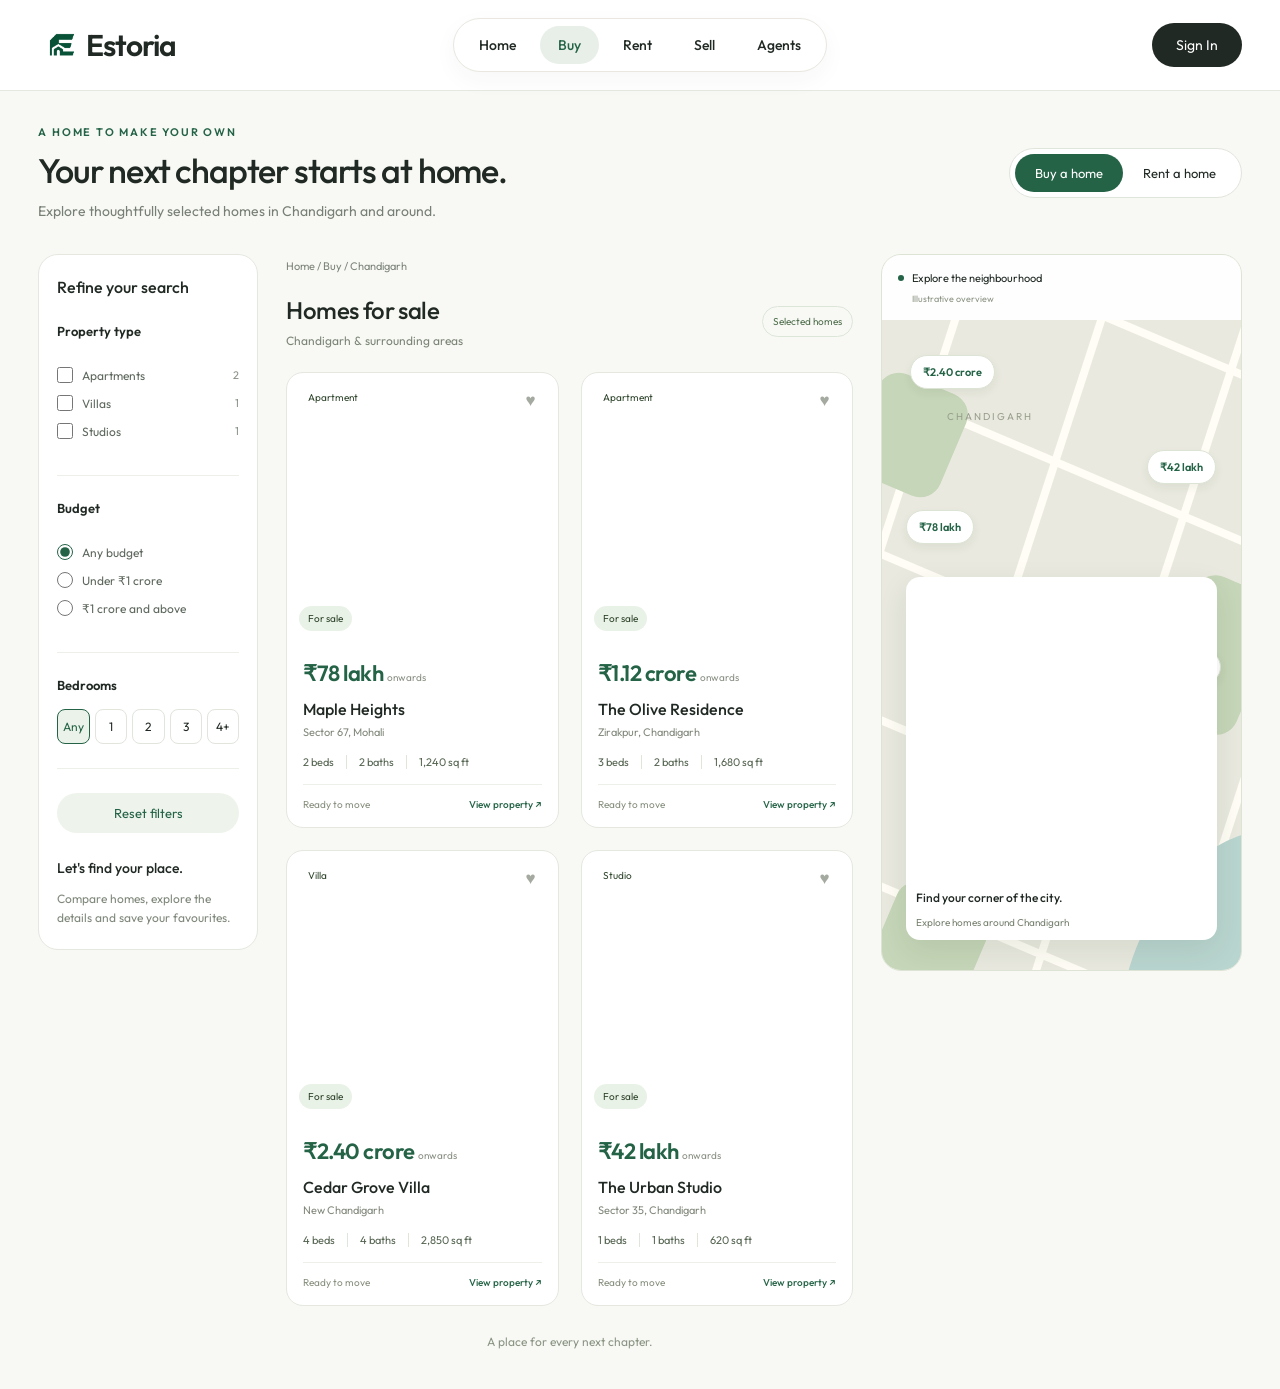
==== Buy.html @ bc086671 "Add files via upload" ====
<!DOCTYPE html>
<html lang="en">
<head>
    <meta charset="UTF-8">
    <meta name="viewport" content="width=device-width, initial-scale=1.0">
    <title>Buy a Home | Estoria</title>
    <link rel="icon" href="Logo.png" type="image/png">
    <link rel="preconnect" href="https://fonts.googleapis.com">
    <link rel="preconnect" href="https://fonts.gstatic.com" crossorigin>
    <link href="https://fonts.googleapis.com/css2?family=Outfit:wght@400;500;600;700&display=swap" rel="stylesheet">
    <link rel="stylesheet" href="listings.css">
</head>
<body>
    <header class="topbar">
        <a href="index.html" class="brand"><img src="Logo.png" alt=""><span>Estoria</span></a>
        <nav class="floating-nav" aria-label="Main navigation">
            <a href="index.html">Home</a>
            <a href="Buy.html" aria-current="page">Buy</a>
            <a href="Rent.html" >Rent</a>
            <a href="Sell.html">Sell</a>
            <a href="index.html#contact">Agents</a>
        </nav>
        <a href="signin.html" class="signin">Sign In</a>
    </header>
    <main>
        <section class="page-intro">
            <div><p class="eyebrow">A HOME TO MAKE YOUR OWN</p><h1>Your next chapter starts at home.</h1><p>Explore thoughtfully selected homes in Chandigarh and around.</p></div>
            <div class="mode-switch"><a href="Buy.html" aria-current='page'>Buy a home</a><a href="Rent.html" >Rent a home</a></div>
        </section>
        <div class="listing-layout">
            <aside class="filters" aria-label="Property filters">
                <div class="filter-heading"><h2>Refine your search</h2></div>
                <form id="filters">
                    <fieldset><legend>Property type</legend>
                        <label><input type="checkbox" name="type" value="apartment"> Apartments <span>2</span></label>
                        <label><input type="checkbox" name="type" value="villa"> Villas <span>1</span></label>
                        <label><input type="checkbox" name="type" value="studio"> Studios <span>1</span></label>
                    </fieldset>
                    <fieldset><legend>Budget</legend>
                        <label><input type="radio" name="budget" value="all" checked> Any budget</label>
                        <label><input type="radio" name="budget" value="lower"> Under ₹1 crore</label>
                        <label><input type="radio" name="budget" value="upper"> ₹1 crore and above</label>
                    </fieldset>
                    <fieldset><legend>Bedrooms</legend><div class="bed-options">
                        <label><input type="radio" name="beds" value="all" checked><span>Any</span></label>
                        <label><input type="radio" name="beds" value="1"><span>1</span></label>
                        <label><input type="radio" name="beds" value="2"><span>2</span></label>
                        <label><input type="radio" name="beds" value="3"><span>3</span></label>
                        <label><input type="radio" name="beds" value="4"><span>4+</span></label>
                    </div></fieldset>
                    <button type="reset" class="reset-button">Reset filters</button>
                </form>
                <div class="sidebar-note"><span>Let's find your place.</span><p>Compare homes, explore the details and save your favourites.</p></div>
            </aside>
            <section class="results" id="results" aria-labelledby="results-title">
                <p class="breadcrumb"><a href="index.html">Home</a> / Buy / Chandigarh</p>
                <div class="results-heading"><div><h2 id="results-title">Homes for sale</h2><p>Chandigarh &amp; surrounding areas</p></div><span class="collection-label">Selected homes</span></div>
                <div class="property-grid">
                    <article class="property-card" id="property-1" data-category="apartment" data-beds="2" data-budget="lower">
                        <div class="property-photo photo-one" role="img" aria-label="Apartment at Maple Heights">
                            <span class="property-tag">Apartment</span>
                            <label class="save-property"><input type="checkbox" aria-label="Save Maple Heights"><span aria-hidden="true">♥</span></label>
                            <span class="available">For sale</span>
                        </div>
                        <div class="card-body">
                            <p class="price">₹78 lakh <span>onwards</span></p>
                            <h2>Maple Heights</h2>
                            <p class="address">Sector 67, Mohali</p>
                            <div class="features"><span>2 beds</span><span>2 baths</span><span>1,240 sq ft</span></div>
                            <div class="card-bottom"><span>Ready to move</span><a href="#details-1">View property ↗</a></div>
                        </div>
                    </article>
                    <article class="property-card" id="property-2" data-category="apartment" data-beds="3" data-budget="upper">
                        <div class="property-photo photo-two" role="img" aria-label="Apartment at The Olive Residence">
                            <span class="property-tag">Apartment</span>
                            <label class="save-property"><input type="checkbox" aria-label="Save The Olive Residence"><span aria-hidden="true">♥</span></label>
                            <span class="available">For sale</span>
                        </div>
                        <div class="card-body">
                            <p class="price">₹1.12 crore <span>onwards</span></p>
                            <h2>The Olive Residence</h2>
                            <p class="address">Zirakpur, Chandigarh</p>
                            <div class="features"><span>3 beds</span><span>2 baths</span><span>1,680 sq ft</span></div>
                            <div class="card-bottom"><span>Ready to move</span><a href="#details-2">View property ↗</a></div>
                        </div>
                    </article>
                    <article class="property-card" id="property-3" data-category="villa" data-beds="4" data-budget="upper">
                        <div class="property-photo photo-three" role="img" aria-label="Villa at Cedar Grove Villa">
                            <span class="property-tag">Villa</span>
                            <label class="save-property"><input type="checkbox" aria-label="Save Cedar Grove Villa"><span aria-hidden="true">♥</span></label>
                            <span class="available">For sale</span>
                        </div>
                        <div class="card-body">
                            <p class="price">₹2.40 crore <span>onwards</span></p>
                            <h2>Cedar Grove Villa</h2>
                            <p class="address">New Chandigarh</p>
                            <div class="features"><span>4 beds</span><span>4 baths</span><span>2,850 sq ft</span></div>
                            <div class="card-bottom"><span>Ready to move</span><a href="#details-3">View property ↗</a></div>
                        </div>
                    </article>
                    <article class="property-card" id="property-4" data-category="studio" data-beds="1" data-budget="lower">
                        <div class="property-photo photo-four" role="img" aria-label="Studio at The Urban Studio">
                            <span class="property-tag">Studio</span>
                            <label class="save-property"><input type="checkbox" aria-label="Save The Urban Studio"><span aria-hidden="true">♥</span></label>
                            <span class="available">For sale</span>
                        </div>
                        <div class="card-body">
                            <p class="price">₹42 lakh <span>onwards</span></p>
                            <h2>The Urban Studio</h2>
                            <p class="address">Sector 35, Chandigarh</p>
                            <div class="features"><span>1 beds</span><span>1 baths</span><span>620 sq ft</span></div>
                            <div class="card-bottom"><span>Ready to move</span><a href="#details-4">View property ↗</a></div>
                        </div>
                    </article>
                </div>
                <div class="empty-state"><h2>No homes match these filters.</h2><p>Try another property type, budget or bedroom count.</p><button type="reset" form="filters" class="reset-button">Reset filters</button></div>
                <p class="results-footer">A place for every next chapter.</p>
            </section>
            <aside class="map-panel" aria-label="Neighborhood overview">
                <div class="map-heading"><span class="green-dot"></span> Explore the neighbourhood <span class="map-caption">Illustrative overview</span></div>
                <div class="neighbourhood-map">
                    <div class="park park-one"></div><div class="park park-two"></div><div class="park park-three"></div><div class="lake"></div>
                    <span class="map-label label-one">CHANDIGARH</span><span class="map-label label-two">MOHALI</span><span class="map-label label-three">ZIRAKPUR</span>
                    <a href="#property-1" class="map-pin pin-one">₹78 lakh</a>
                    <a href="#property-2" class="map-pin pin-two">₹1.12 crore</a>
                    <a href="#property-3" class="map-pin pin-three">₹2.40 crore</a>
                    <a href="#property-4" class="map-pin pin-four">₹42 lakh</a>
                    <div class="map-preview"><div class="preview-photo photo-one"></div><strong>Find your corner of the city.</strong><span>Explore homes around Chandigarh</span></div>
                </div>
            </aside>
        </div>
    </main>
        <section class="property-modal" id="details-1" role="dialog" aria-modal="true" aria-labelledby="detail-title-1">
            <a href="#results" class="modal-backdrop" aria-label="Close property details"></a>
            <div class="modal-content">
                <a href="#results" class="close-modal" aria-label="Close">×</a>
                <div class="detail-photo photo-one" role="img" aria-label="Apartment at Maple Heights"></div>
                <div class="detail-copy"><p class="eyebrow">Apartment · Buy</p><h2 id="detail-title-1">Maple Heights</h2><p>Sector 67, Mohali</p>
                <p class="price">₹78 lakh <span>onwards</span></p><div class="features"><span>2 bedrooms</span><span>2 bathrooms</span><span>1,240 sq ft</span></div>
                <p>A thoughtfully planned home with bright living spaces, contemporary finishes and convenient access to everyday essentials.</p>
                <div class="amenities"><span>Parking</span><span>Security</span><span>Balcony</span></div>
                <a href="signin.html" class="primary-button">Sign in to enquire</a></div>
            </div>
        </section>
        <section class="property-modal" id="details-2" role="dialog" aria-modal="true" aria-labelledby="detail-title-2">
            <a href="#results" class="modal-backdrop" aria-label="Close property details"></a>
            <div class="modal-content">
                <a href="#results" class="close-modal" aria-label="Close">×</a>
                <div class="detail-photo photo-two" role="img" aria-label="Apartment at The Olive Residence"></div>
                <div class="detail-copy"><p class="eyebrow">Apartment · Buy</p><h2 id="detail-title-2">The Olive Residence</h2><p>Zirakpur, Chandigarh</p>
                <p class="price">₹1.12 crore <span>onwards</span></p><div class="features"><span>3 bedrooms</span><span>2 bathrooms</span><span>1,680 sq ft</span></div>
                <p>A thoughtfully planned home with bright living spaces, contemporary finishes and convenient access to everyday essentials.</p>
                <div class="amenities"><span>Parking</span><span>Security</span><span>Balcony</span></div>
                <a href="signin.html" class="primary-button">Sign in to enquire</a></div>
            </div>
        </section>
        <section class="property-modal" id="details-3" role="dialog" aria-modal="true" aria-labelledby="detail-title-3">
            <a href="#results" class="modal-backdrop" aria-label="Close property details"></a>
            <div class="modal-content">
                <a href="#results" class="close-modal" aria-label="Close">×</a>
                <div class="detail-photo photo-three" role="img" aria-label="Villa at Cedar Grove Villa"></div>
                <div class="detail-copy"><p class="eyebrow">Villa · Buy</p><h2 id="detail-title-3">Cedar Grove Villa</h2><p>New Chandigarh</p>
                <p class="price">₹2.40 crore <span>onwards</span></p><div class="features"><span>4 bedrooms</span><span>4 bathrooms</span><span>2,850 sq ft</span></div>
                <p>A thoughtfully planned home with bright living spaces, contemporary finishes and convenient access to everyday essentials.</p>
                <div class="amenities"><span>Parking</span><span>Security</span><span>Balcony</span></div>
                <a href="signin.html" class="primary-button">Sign in to enquire</a></div>
            </div>
        </section>
        <section class="property-modal" id="details-4" role="dialog" aria-modal="true" aria-labelledby="detail-title-4">
            <a href="#results" class="modal-backdrop" aria-label="Close property details"></a>
            <div class="modal-content">
                <a href="#results" class="close-modal" aria-label="Close">×</a>
                <div class="detail-photo photo-four" role="img" aria-label="Studio at The Urban Studio"></div>
                <div class="detail-copy"><p class="eyebrow">Studio · Buy</p><h2 id="detail-title-4">The Urban Studio</h2><p>Sector 35, Chandigarh</p>
                <p class="price">₹42 lakh <span>onwards</span></p><div class="features"><span>1 bedrooms</span><span>1 bathrooms</span><span>620 sq ft</span></div>
                <p>A thoughtfully planned home with bright living spaces, contemporary finishes and convenient access to everyday essentials.</p>
                <div class="amenities"><span>Parking</span><span>Security</span><span>Balcony</span></div>
                <a href="signin.html" class="primary-button">Sign in to enquire</a></div>
            </div>
        </section>
</body>
</html>
---- listings.css ----
* {
  box-sizing: border-box;
}

html {
  scroll-behavior: smooth;
}

body {
  margin: 0;
  font-family: "Outfit", sans-serif;
  color: #202923;
  background: #f8f9f5;
}

a {
  color: inherit;
  text-decoration: none;
}

button,
input {
  font: inherit;
}

button,
label {
  cursor: pointer;
}

input {
  accent-color: #246346;
}

.topbar {
  display: grid;
  grid-template-columns: 1fr auto 1fr;
  align-items: center;
  gap: 24px;
  padding: 18px 3%;
  background: white;
  border-bottom: 1px solid #e5e8df;
}

.brand {
  display: inline-flex;
  align-items: center;
  justify-self: start;
  font-size: 30px;
  font-weight: 600;
  letter-spacing: -1px;
}

.brand img {
  width: 48px;
  height: 48px;
  object-fit: contain;
}

.floating-nav {
  display: flex;
  gap: 6px;
  padding: 7px;
  border: 1px solid #e9e7df;
  border-radius: 50px;
  background: white;
  box-shadow: 0 8px 24px #2029230a;
}

.floating-nav a {
  padding: 10px 18px;
  font-size: 14px;
  font-weight: 500;
  border-radius: 30px;
}

.floating-nav a:hover,
.floating-nav a[aria-current] {
  background: #e8efe8;
  color: #246346;
}

.signin,
.primary-button {
  background: #202923;
  color: white;
  padding: 13px 24px;
  border-radius: 30px;
  font-size: 14px;
  justify-self: end;
  display: inline-block;
}

.signin:hover,
.primary-button:hover {
  background: #246346;
}

.page-intro {
  display: flex;
  align-items: center;
  justify-content: space-between;
  padding: 34px 3%;
  gap: 24px;
}

.eyebrow {
  font-size: 11px;
  letter-spacing: 1.8px;
  color: #246346;
  font-weight: 600;
  margin: 0 0 10px;
}

h1 {
  font-size: 34px;
  font-weight: 500;
  letter-spacing: -1.2px;
  margin: 0 0 10px;
}

.page-intro p:last-child {
  margin: 0;
  color: #788076;
  font-size: 14px;
}

.mode-switch {
  display: flex;
  padding: 5px;
  border: 1px solid #e0e5dc;
  border-radius: 30px;
  background: white;
  flex-shrink: 0;
}

.mode-switch a {
  padding: 11px 20px;
  font-size: 13px;
  border-radius: 25px;
}

.mode-switch a[aria-current] {
  background: #246346;
  color: white;
}

.listing-layout {
  display: grid;
  grid-template-columns: 220px minmax(480px, 1fr) minmax(260px, 30%);
  gap: 28px;
  padding: 0 3% 40px;
  align-items: start;
}

.filters {
  padding: 22px 18px;
  background: white;
  border: 1px solid #e4e8df;
  border-radius: 20px;
}

.filter-heading h2 {
  font-size: 16px;
  font-weight: 500;
  margin: 0 0 26px;
}

fieldset {
  border: 0;
  border-bottom: 1px solid #edf0e8;
  padding: 0 0 24px;
  margin: 0 0 24px;
  min-width: 0;
}

legend {
  font-size: 13px;
  font-weight: 600;
  padding: 0;
  margin-bottom: 16px;
}

fieldset > label {
  display: flex;
  align-items: center;
  gap: 9px;
  font-size: 12px;
  margin: 12px 0;
  color: #5e685e;
}

fieldset > label span {
  margin-left: auto;
  color: #8a9387;
  font-size: 11px;
}

input[type="checkbox"],
input[type="radio"] {
  width: 16px;
  height: 16px;
  margin: 0;
}

.bed-options {
  display: flex;
  gap: 5px;
}

.bed-options label {
  position: relative;
  flex: 1;
}

.bed-options input {
  position: absolute;
  opacity: 0;
}

.bed-options span {
  display: block;
  padding: 9px 0;
  text-align: center;
  font-size: 12px;
  border: 1px solid #e1e5dc;
  border-radius: 8px;
}

.bed-options input:checked + span {
  background: #eaf2e9;
  color: #246346;
  border-color: #246346;
}

.bed-options input:focus-visible + span {
  outline: 2px solid #246346;
  outline-offset: 3px;
}

.reset-button {
  width: 100%;
  padding: 12px;
  background: #eef4ec;
  color: #246346;
  border: 0;
  border-radius: 24px;
  font-size: 13px;
}

.reset-button:hover {
  background: #dfeadb;
}

.sidebar-note {
  padding: 24px 0 0;
}

.sidebar-note span {
  font-size: 14px;
  font-weight: 500;
}

.sidebar-note p {
  font-size: 12px;
  color: #7f887a;
  line-height: 1.6;
  margin-bottom: 0;
}

.breadcrumb {
  margin: 5px 0 22px;
  color: #7d857a;
  font-size: 11px;
}

.results-heading {
  display: flex;
  align-items: center;
  justify-content: space-between;
  gap: 12px;
  margin-bottom: 24px;
}

.results-heading h2 {
  font-size: 24px;
  font-weight: 500;
  letter-spacing: -.6px;
  margin: 0 0 8px;
}

.results-heading p {
  font-size: 12px;
  color: #7b8475;
  margin: 0;
}

.collection-label {
  padding: 8px 10px;
  border: 1px solid #dce6d8;
  border-radius: 20px;
  color: #52704f;
  font-size: 10px;
  white-space: nowrap;
}

.property-grid {
  display: grid;
  grid-template-columns: repeat(2, minmax(0, 1fr));
  gap: 22px;
}

.property-card {
  background: white;
  border: 1px solid #e4e8df;
  border-radius: 17px;
  overflow: hidden;
  scroll-margin-top: 25px;
  transition: box-shadow .2s, transform .2s;
}

.property-card:hover {
  box-shadow: 0 12px 30px #20292312;
  transform: translateY(-3px);
}

.property-card:target {
  box-shadow: 0 0 0 3px #246346;
}

.property-photo,
.detail-photo,
.preview-photo {
  background-image: url("images/properties.png");
  background-size: 200% 200%;
  background-repeat: no-repeat;
}

.photo-one {
  background-position: left top;
}

.photo-two {
  background-position: right top;
}

.photo-three {
  background-position: left bottom;
}

.photo-four {
  background-position: right bottom;
}

.property-photo {
  position: relative;
  aspect-ratio: 1;
}

.property-tag,
.available {
  position: absolute;
  left: 12px;
  padding: 6px 9px;
  border-radius: 20px;
  font-size: 10px;
  background: #fffffff0;
  color: #31472e;
}

.property-tag {
  top: 12px;
}

.available {
  bottom: 12px;
  background: #e8f2e6ed;
}

.save-property {
  position: absolute;
  top: 12px;
  right: 12px;
}

.save-property input {
  position: absolute;
  opacity: 0;
}

.save-property span {
  display: grid;
  place-items: center;
  width: 30px;
  height: 30px;
  border-radius: 50%;
  background: white;
  color: #a5aaa0;
  font-size: 17px;
}

.save-property input:checked + span {
  color: #bd584e;
  background: #fff0eb;
}

.save-property input:focus-visible + span {
  outline: 3px solid #246346;
  outline-offset: 3px;
}

.card-body {
  padding: 16px;
}

.price {
  margin: 0 0 12px;
  color: #246346;
  font-size: 22px;
  font-weight: 600;
  letter-spacing: -.5px;
}

.price span {
  color: #8a9185;
  font-size: 10px;
  font-weight: 400;
  letter-spacing: 0;
}

.card-body h2 {
  font-size: 16px;
  font-weight: 500;
  margin: 0 0 6px;
}

.address {
  font-size: 11px;
  color: #838a7d;
  margin: 0 0 16px;
}

.features {
  display: flex;
  gap: 12px;
  color: #576653;
  font-size: 11px;
  padding-bottom: 15px;
  border-bottom: 1px solid #edf0e9;
}

.features span + span {
  border-left: 1px solid #dfe5d9;
  padding-left: 12px;
}

.card-bottom {
  display: flex;
  justify-content: space-between;
  align-items: center;
  gap: 10px;
  margin-top: 13px;
  font-size: 10px;
}

.card-bottom > span {
  color: #88907f;
}

.card-bottom a {
  color: #246346;
  font-weight: 500;
}

.results-footer {
  text-align: center;
  margin: 28px 0 0;
  font-size: 12px;
  color: #8b9584;
}

.map-panel {
  border: 1px solid #dde4d6;
  border-radius: 20px;
  overflow: hidden;
  position: sticky;
  top: 20px;
  background: #edf0e7;
}

.map-heading {
  padding: 16px;
  background: #fffffff0;
  font-size: 11px;
  display: flex;
  align-items: center;
  gap: 8px;
  flex-wrap: wrap;
}

.map-caption {
  width: 100%;
  padding-left: 14px;
  font-size: 9px;
  color: #8b9483;
}

.green-dot {
  width: 6px;
  height: 6px;
  border-radius: 50%;
  background: #246346;
}

.neighbourhood-map {
  height: 650px;
  position: relative;
  overflow: hidden;
  background-color: #e9e9df;
  background-image:
    repeating-linear-gradient(
      23deg,
      transparent 0 72px,
      #fffdf5 73px 80px,
      transparent 81px 153px
    ),
    repeating-linear-gradient(
      108deg,
      transparent 0 65px,
      #fffdf5 66px 73px,
      transparent 74px 139px
    );
}

.park {
  position: absolute;
  border-radius: 22px;
  background: #c6d6b8;
  transform: rotate(23deg);
}

.park-one {
  width: 95px;
  height: 110px;
  top: 60px;
  left: -20px;
}

.park-two {
  width: 90px;
  height: 150px;
  top: 260px;
  right: -20px;
}

.park-three {
  width: 100px;
  height: 100px;
  bottom: -20px;
  left: 0;
}

.lake {
  position: absolute;
  width: 150px;
  height: 270px;
  bottom: -120px;
  right: -50px;
  border-radius: 50%;
  background: #b9d5cf;
  transform: rotate(30deg);
}

.map-label {
  position: absolute;
  color: #9a9f8e;
  font-size: 10px;
  letter-spacing: 2px;
}

.label-one {
  left: 65px;
  top: 90px;
}

.label-two {
  left: 30px;
  top: 305px;
}

.label-three {
  right: 30px;
  top: 370px;
}

.map-pin {
  position: absolute;
  padding: 9px 12px;
  background: white;
  border: 1px solid #dce4d5;
  border-radius: 20px;
  box-shadow: 0 4px 10px #293e2210;
  color: #246346;
  font-size: 11px;
  font-weight: 600;
}

.map-pin:hover {
  background: #246346;
  color: white;
}

.pin-one {
  left: 24px;
  top: 190px;
}

.pin-two {
  right: 20px;
  top: 330px;
}

.pin-three {
  left: 28px;
  top: 35px;
}

.pin-four {
  right: 25px;
  top: 130px;
}

.map-preview {
  position: absolute;
  left: 24px;
  right: 24px;
  bottom: 30px;
  padding: 10px;
  border-radius: 14px;
  background: white;
  box-shadow: 0 10px 30px #24321e18;
}

.preview-photo {
  width: 100%;
  aspect-ratio: 1;
  border-radius: 9px;
}

.map-preview strong {
  display: block;
  font-size: 12px;
  font-weight: 500;
  margin: 12px 0 5px;
}

.map-preview > span {
  font-size: 10px;
  color: #7a8472;
}

.empty-state {
  display: none;
  text-align: center;
  padding: 40px 20px;
  border: 1px solid #e0e6d8;
  border-radius: 18px;
  background: white;
}

.empty-state h2 {
  font-size: 20px;
  font-weight: 500;
}

.empty-state p {
  color: #7d8576;
  font-size: 13px;
}

.empty-state button {
  width: auto;
  padding: 12px 24px;
}

.listing-layout:has(input[name="type"]:checked) .property-card {
  display: none;
}

.listing-layout:has(input[value="apartment"]:checked) .property-card[data-category="apartment"],
.listing-layout:has(input[value="villa"]:checked) .property-card[data-category="villa"],
.listing-layout:has(input[value="studio"]:checked) .property-card[data-category="studio"] {
  display: block;
}

.listing-layout:has(input[name="budget"][value="lower"]:checked) .property-card[data-budget="upper"],
.listing-layout:has(input[name="budget"][value="upper"]:checked) .property-card[data-budget="lower"],
.listing-layout:has(input[name="beds"][value="1"]:checked) .property-card:not([data-beds="1"]),
.listing-layout:has(input[name="beds"][value="2"]:checked) .property-card:not([data-beds="2"]),
.listing-layout:has(input[name="beds"][value="3"]:checked) .property-card:not([data-beds="3"]),
.listing-layout:has(input[name="beds"][value="4"]:checked) .property-card:not([data-beds="4"]) {
  display: none;
}

.property-modal {
  display: none;
  position: fixed;
  inset: 0;
  z-index: 20;
  padding: 30px;
  align-items: center;
  justify-content: center;
  overflow: auto;
}

.property-modal:target {
  display: flex;
}

.modal-backdrop {
  position: fixed;
  inset: 0;
  background: #142219aa;
  backdrop-filter: blur(5px);
}

.modal-content {
  position: relative;
  max-width: 850px;
  width: 100%;
  background: white;
  border-radius: 24px;
  display: grid;
  grid-template-columns: 1fr 1fr;
  overflow: hidden;
  box-shadow: 0 20px 80px #0004;
}

.detail-photo {
  aspect-ratio: 1;
  align-self: center;
}

.detail-copy {
  padding: 40px 28px;
}

.detail-copy h2 {
  margin: 0 0 8px;
  font-size: 26px;
  font-weight: 500;
}

.detail-copy > p:not(.price):not(.eyebrow) {
  font-size: 13px;
  color: #78806f;
  line-height: 1.7;
}

.detail-copy .price {
  margin-top: 24px;
}

.close-modal {
  position: absolute;
  right: 12px;
  top: 10px;
  font-size: 25px;
  z-index: 1;
  width: 30px;
  text-align: center;
  background: white;
  border-radius: 50%;
}

.amenities {
  display: flex;
  gap: 8px;
  margin: 20px 0;
}

.amenities span {
  background: #edf3e8;
  color: #4d6b43;
  border-radius: 15px;
  font-size: 10px;
  padding: 7px 12px;
}

a:focus-visible,
button:focus-visible,
input:focus-visible {
  outline: 2px solid #246346;
  outline-offset: 4px;
}

.listing-layout {
  --match-one: none;
  --match-two: none;
  --match-three: none;
  --match-four: none;
}

.listing-layout:has(input[name="type"]:checked):not(:has(input[name="type"][value="apartment"]:checked)),
.listing-layout:has(input[name="budget"][value="upper"]:checked),
.listing-layout:has(input[name="beds"]:checked:not([value="all"]):not([value="2"])) {
  --match-one: initial;
}

.listing-layout:has(input[name="type"]:checked):not(:has(input[name="type"][value="apartment"]:checked)),
.listing-layout:has(input[name="budget"][value="lower"]:checked),
.listing-layout:has(input[name="beds"]:checked:not([value="all"]):not([value="3"])) {
  --match-two: initial;
}

.listing-layout:has(input[name="type"]:checked):not(:has(input[name="type"][value="villa"]:checked)),
.listing-layout:has(input[name="budget"][value="lower"]:checked),
.listing-layout:has(input[name="beds"]:checked:not([value="all"]):not([value="4"])) {
  --match-three: initial;
}

.listing-layout:has(input[name="type"]:checked):not(:has(input[name="type"][value="studio"]:checked)),
.listing-layout:has(input[name="budget"][value="upper"]:checked),
.listing-layout:has(input[name="beds"]:checked:not([value="all"]):not([value="1"])) {
  --match-four: initial;
}

.empty-state {
  display: var(--match-one, var(--match-two, var(--match-three, var(--match-four, block))));
}
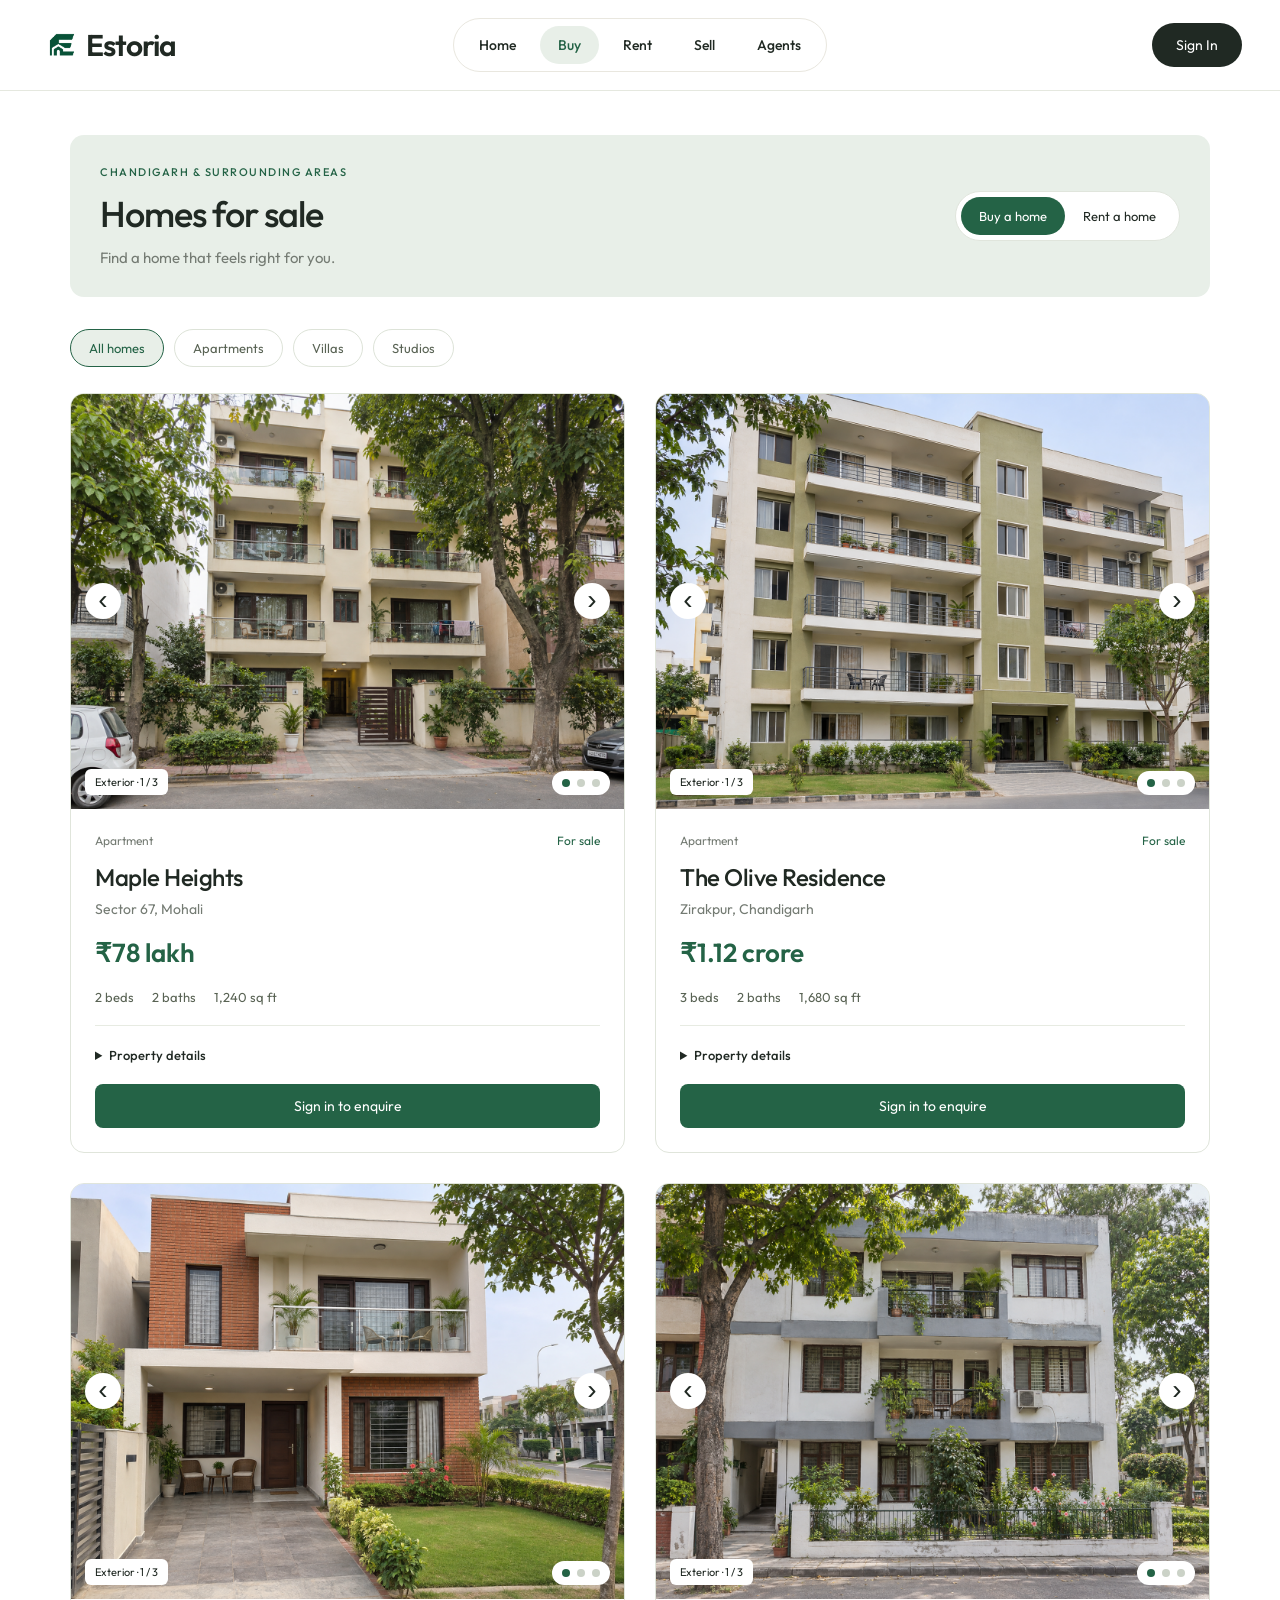
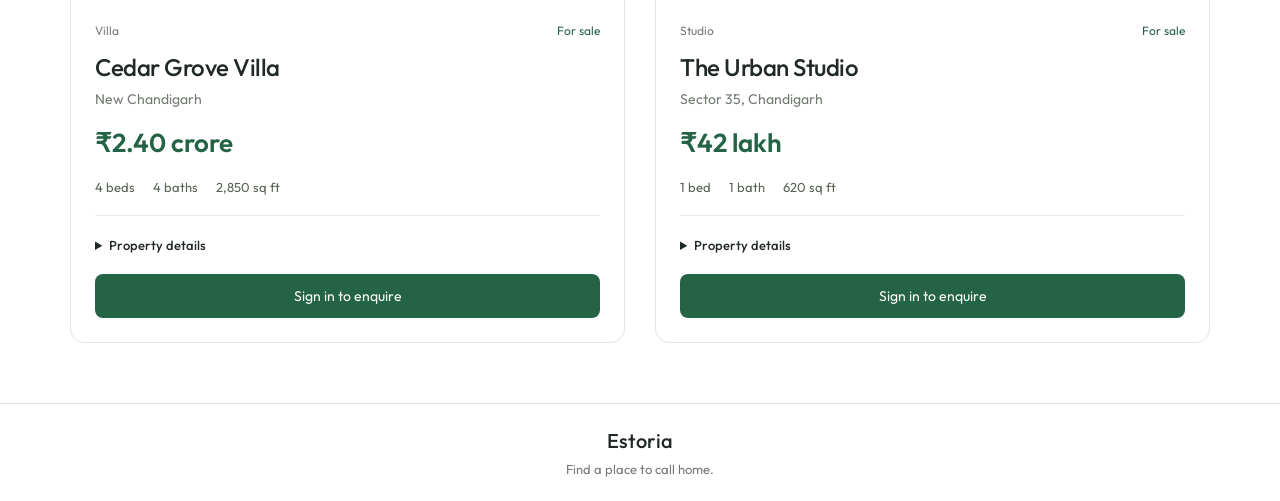
==== commit 782080c4: "updates" ====
--- a/Buy.html
+++ b/Buy.html
@@ -12,171 +12,312 @@
 </head>
 <body>
     <header class="topbar">
-        <a href="index.html" class="brand"><img src="Logo.png" alt=""><span>Estoria</span></a>
+        <a href="index.html" class="brand">
+            <img src="Logo.png" alt="">
+            <span>Estoria</span>
+        </a>
+
         <nav class="floating-nav" aria-label="Main navigation">
             <a href="index.html">Home</a>
             <a href="Buy.html" aria-current="page">Buy</a>
-            <a href="Rent.html" >Rent</a>
+            <a href="Rent.html">Rent</a>
             <a href="Sell.html">Sell</a>
             <a href="index.html#contact">Agents</a>
         </nav>
+
         <a href="signin.html" class="signin">Sign In</a>
     </header>
-    <main>
+
+    <main class="page-content">
         <section class="page-intro">
-            <div><p class="eyebrow">A HOME TO MAKE YOUR OWN</p><h1>Your next chapter starts at home.</h1><p>Explore thoughtfully selected homes in Chandigarh and around.</p></div>
-            <div class="mode-switch"><a href="Buy.html" aria-current='page'>Buy a home</a><a href="Rent.html" >Rent a home</a></div>
+            <div>
+                <p class="eyebrow">CHANDIGARH &amp; SURROUNDING AREAS</p>
+                <h1>Homes for sale</h1>
+                <p>Find a home that feels right for you.</p>
+            </div>
+
+            <nav class="mode-switch" aria-label="Listing type">
+                <a href="Buy.html" aria-current="page">Buy a home</a>
+                <a href="Rent.html">Rent a home</a>
+            </nav>
         </section>
-        <div class="listing-layout">
-            <aside class="filters" aria-label="Property filters">
-                <div class="filter-heading"><h2>Refine your search</h2></div>
-                <form id="filters">
-                    <fieldset><legend>Property type</legend>
-                        <label><input type="checkbox" name="type" value="apartment"> Apartments <span>2</span></label>
-                        <label><input type="checkbox" name="type" value="villa"> Villas <span>1</span></label>
-                        <label><input type="checkbox" name="type" value="studio"> Studios <span>1</span></label>
+
+        <section class="properties" aria-label="Property listings">
+            <input class="hidden-input filter-input" type="radio" name="category" id="all" checked>
+            <input class="hidden-input filter-input" type="radio" name="category" id="apartments">
+            <input class="hidden-input filter-input" type="radio" name="category" id="villas">
+            <input class="hidden-input filter-input" type="radio" name="category" id="studios">
+
+            <div class="category-options">
+                <label for="all">All homes</label>
+                <label for="apartments">Apartments</label>
+                <label for="villas">Villas</label>
+                <label for="studios">Studios</label>
+            </div>
+
+            <div class="property-grid">
+                <article class="property-card apartment">
+                    <fieldset class="gallery">
+                        <legend class="visually-hidden">Photos of Maple Heights</legend>
+
+                        <input class="photo-1 hidden-input" type="radio" name="maple-photos" id="maple-1" aria-label="Maple Heights: photo 1 of 3" checked>
+                        <input class="photo-2 hidden-input" type="radio" name="maple-photos" id="maple-2" aria-label="Maple Heights: photo 2 of 3">
+                        <input class="photo-3 hidden-input" type="radio" name="maple-photos" id="maple-3" aria-label="Maple Heights: photo 3 of 3">
+
+                        <div class="slides">
+                            <div class="slide slide-1">
+                                <img src="images/maple-exterior.png" alt="Exterior of Maple Heights" width="1200" height="900">
+                                <span class="photo-caption">Exterior · 1 / 3</span>
+                                <label class="photo-arrow previous" for="maple-3" aria-label="Previous photo">‹</label>
+                                <label class="photo-arrow next" for="maple-2" aria-label="Next photo">›</label>
+                            </div>
+
+                            <div class="slide slide-2">
+                                <img src="images/maple-living.png" alt="Living space of Maple Heights" width="1200" height="900" loading="lazy">
+                                <span class="photo-caption">Living space · 2 / 3</span>
+                                <label class="photo-arrow previous" for="maple-1" aria-label="Previous photo">‹</label>
+                                <label class="photo-arrow next" for="maple-3" aria-label="Next photo">›</label>
+                            </div>
+
+                            <div class="slide slide-3">
+                                <img src="images/maple-bedroom.png" alt="Bedroom of Maple Heights" width="1200" height="900" loading="lazy">
+                                <span class="photo-caption">Bedroom · 3 / 3</span>
+                                <label class="photo-arrow previous" for="maple-2" aria-label="Previous photo">‹</label>
+                                <label class="photo-arrow next" for="maple-1" aria-label="Next photo">›</label>
+                            </div>
+                        </div>
+
+                        <div class="photo-dots">
+                            <label for="maple-1" class="dot-1" aria-label="Show photo 1"></label>
+                            <label for="maple-2" class="dot-2" aria-label="Show photo 2"></label>
+                            <label for="maple-3" class="dot-3" aria-label="Show photo 3"></label>
+                        </div>
                     </fieldset>
-                    <fieldset><legend>Budget</legend>
-                        <label><input type="radio" name="budget" value="all" checked> Any budget</label>
-                        <label><input type="radio" name="budget" value="lower"> Under ₹1 crore</label>
-                        <label><input type="radio" name="budget" value="upper"> ₹1 crore and above</label>
+
+                    <div class="card-body">
+                        <div class="card-heading">
+                            <span class="property-type">Apartment</span>
+                            <span class="availability">For sale</span>
+                        </div>
+
+                        <h2>Maple Heights</h2>
+                        <p class="location">Sector 67, Mohali</p>
+                        <p class="price">₹78 lakh</p>
+
+                        <div class="features">
+                            <span>2 beds</span>
+                            <span>2 baths</span>
+                            <span>1,240 sq ft</span>
+                        </div>
+
+                        <details class="property-details">
+                            <summary>Property details</summary>
+                            <p>A bright two-bedroom apartment with a balcony, covered parking and a practical family layout.</p>
+                            <p>Balcony · Covered parking · Lift</p>
+                        </details>
+
+                        <a href="signin.html" class="contact-button">Sign in to enquire</a>
+                    </div>
+                </article>
+
+                <article class="property-card apartment">
+                    <fieldset class="gallery">
+                        <legend class="visually-hidden">Photos of The Olive Residence</legend>
+
+                        <input class="photo-1 hidden-input" type="radio" name="olive-photos" id="olive-1" aria-label="The Olive Residence: photo 1 of 3" checked>
+                        <input class="photo-2 hidden-input" type="radio" name="olive-photos" id="olive-2" aria-label="The Olive Residence: photo 2 of 3">
+                        <input class="photo-3 hidden-input" type="radio" name="olive-photos" id="olive-3" aria-label="The Olive Residence: photo 3 of 3">
+
+                        <div class="slides">
+                            <div class="slide slide-1">
+                                <img src="images/olive-exterior.png" alt="Exterior of The Olive Residence" width="1200" height="900">
+                                <span class="photo-caption">Exterior · 1 / 3</span>
+                                <label class="photo-arrow previous" for="olive-3" aria-label="Previous photo">‹</label>
+                                <label class="photo-arrow next" for="olive-2" aria-label="Next photo">›</label>
+                            </div>
+
+                            <div class="slide slide-2">
+                                <img src="images/olive-living.png" alt="Living space of The Olive Residence" width="1200" height="900" loading="lazy">
+                                <span class="photo-caption">Living space · 2 / 3</span>
+                                <label class="photo-arrow previous" for="olive-1" aria-label="Previous photo">‹</label>
+                                <label class="photo-arrow next" for="olive-3" aria-label="Next photo">›</label>
+                            </div>
+
+                            <div class="slide slide-3">
+                                <img src="images/olive-bedroom.png" alt="Bedroom of The Olive Residence" width="1200" height="900" loading="lazy">
+                                <span class="photo-caption">Bedroom · 3 / 3</span>
+                                <label class="photo-arrow previous" for="olive-2" aria-label="Previous photo">‹</label>
+                                <label class="photo-arrow next" for="olive-1" aria-label="Next photo">›</label>
+                            </div>
+                        </div>
+
+                        <div class="photo-dots">
+                            <label for="olive-1" class="dot-1" aria-label="Show photo 1"></label>
+                            <label for="olive-2" class="dot-2" aria-label="Show photo 2"></label>
+                            <label for="olive-3" class="dot-3" aria-label="Show photo 3"></label>
+                        </div>
                     </fieldset>
-                    <fieldset><legend>Bedrooms</legend><div class="bed-options">
-                        <label><input type="radio" name="beds" value="all" checked><span>Any</span></label>
-                        <label><input type="radio" name="beds" value="1"><span>1</span></label>
-                        <label><input type="radio" name="beds" value="2"><span>2</span></label>
-                        <label><input type="radio" name="beds" value="3"><span>3</span></label>
-                        <label><input type="radio" name="beds" value="4"><span>4+</span></label>
-                    </div></fieldset>
-                    <button type="reset" class="reset-button">Reset filters</button>
-                </form>
-                <div class="sidebar-note"><span>Let's find your place.</span><p>Compare homes, explore the details and save your favourites.</p></div>
-            </aside>
-            <section class="results" id="results" aria-labelledby="results-title">
-                <p class="breadcrumb"><a href="index.html">Home</a> / Buy / Chandigarh</p>
-                <div class="results-heading"><div><h2 id="results-title">Homes for sale</h2><p>Chandigarh &amp; surrounding areas</p></div><span class="collection-label">Selected homes</span></div>
-                <div class="property-grid">
-                    <article class="property-card" id="property-1" data-category="apartment" data-beds="2" data-budget="lower">
-                        <div class="property-photo photo-one" role="img" aria-label="Apartment at Maple Heights">
-                            <span class="property-tag">Apartment</span>
-                            <label class="save-property"><input type="checkbox" aria-label="Save Maple Heights"><span aria-hidden="true">♥</span></label>
-                            <span class="available">For sale</span>
-                        </div>
-                        <div class="card-body">
-                            <p class="price">₹78 lakh <span>onwards</span></p>
-                            <h2>Maple Heights</h2>
-                            <p class="address">Sector 67, Mohali</p>
-                            <div class="features"><span>2 beds</span><span>2 baths</span><span>1,240 sq ft</span></div>
-                            <div class="card-bottom"><span>Ready to move</span><a href="#details-1">View property ↗</a></div>
-                        </div>
-                    </article>
-                    <article class="property-card" id="property-2" data-category="apartment" data-beds="3" data-budget="upper">
-                        <div class="property-photo photo-two" role="img" aria-label="Apartment at The Olive Residence">
-                            <span class="property-tag">Apartment</span>
-                            <label class="save-property"><input type="checkbox" aria-label="Save The Olive Residence"><span aria-hidden="true">♥</span></label>
-                            <span class="available">For sale</span>
-                        </div>
-                        <div class="card-body">
-                            <p class="price">₹1.12 crore <span>onwards</span></p>
-                            <h2>The Olive Residence</h2>
-                            <p class="address">Zirakpur, Chandigarh</p>
-                            <div class="features"><span>3 beds</span><span>2 baths</span><span>1,680 sq ft</span></div>
-                            <div class="card-bottom"><span>Ready to move</span><a href="#details-2">View property ↗</a></div>
-                        </div>
-                    </article>
-                    <article class="property-card" id="property-3" data-category="villa" data-beds="4" data-budget="upper">
-                        <div class="property-photo photo-three" role="img" aria-label="Villa at Cedar Grove Villa">
-                            <span class="property-tag">Villa</span>
-                            <label class="save-property"><input type="checkbox" aria-label="Save Cedar Grove Villa"><span aria-hidden="true">♥</span></label>
-                            <span class="available">For sale</span>
-                        </div>
-                        <div class="card-body">
-                            <p class="price">₹2.40 crore <span>onwards</span></p>
-                            <h2>Cedar Grove Villa</h2>
-                            <p class="address">New Chandigarh</p>
-                            <div class="features"><span>4 beds</span><span>4 baths</span><span>2,850 sq ft</span></div>
-                            <div class="card-bottom"><span>Ready to move</span><a href="#details-3">View property ↗</a></div>
-                        </div>
-                    </article>
-                    <article class="property-card" id="property-4" data-category="studio" data-beds="1" data-budget="lower">
-                        <div class="property-photo photo-four" role="img" aria-label="Studio at The Urban Studio">
-                            <span class="property-tag">Studio</span>
-                            <label class="save-property"><input type="checkbox" aria-label="Save The Urban Studio"><span aria-hidden="true">♥</span></label>
-                            <span class="available">For sale</span>
-                        </div>
-                        <div class="card-body">
-                            <p class="price">₹42 lakh <span>onwards</span></p>
-                            <h2>The Urban Studio</h2>
-                            <p class="address">Sector 35, Chandigarh</p>
-                            <div class="features"><span>1 beds</span><span>1 baths</span><span>620 sq ft</span></div>
-                            <div class="card-bottom"><span>Ready to move</span><a href="#details-4">View property ↗</a></div>
-                        </div>
-                    </article>
-                </div>
-                <div class="empty-state"><h2>No homes match these filters.</h2><p>Try another property type, budget or bedroom count.</p><button type="reset" form="filters" class="reset-button">Reset filters</button></div>
-                <p class="results-footer">A place for every next chapter.</p>
-            </section>
-            <aside class="map-panel" aria-label="Neighborhood overview">
-                <div class="map-heading"><span class="green-dot"></span> Explore the neighbourhood <span class="map-caption">Illustrative overview</span></div>
-                <div class="neighbourhood-map">
-                    <div class="park park-one"></div><div class="park park-two"></div><div class="park park-three"></div><div class="lake"></div>
-                    <span class="map-label label-one">CHANDIGARH</span><span class="map-label label-two">MOHALI</span><span class="map-label label-three">ZIRAKPUR</span>
-                    <a href="#property-1" class="map-pin pin-one">₹78 lakh</a>
-                    <a href="#property-2" class="map-pin pin-two">₹1.12 crore</a>
-                    <a href="#property-3" class="map-pin pin-three">₹2.40 crore</a>
-                    <a href="#property-4" class="map-pin pin-four">₹42 lakh</a>
-                    <div class="map-preview"><div class="preview-photo photo-one"></div><strong>Find your corner of the city.</strong><span>Explore homes around Chandigarh</span></div>
-                </div>
-            </aside>
-        </div>
-    </main>
-        <section class="property-modal" id="details-1" role="dialog" aria-modal="true" aria-labelledby="detail-title-1">
-            <a href="#results" class="modal-backdrop" aria-label="Close property details"></a>
-            <div class="modal-content">
-                <a href="#results" class="close-modal" aria-label="Close">×</a>
-                <div class="detail-photo photo-one" role="img" aria-label="Apartment at Maple Heights"></div>
-                <div class="detail-copy"><p class="eyebrow">Apartment · Buy</p><h2 id="detail-title-1">Maple Heights</h2><p>Sector 67, Mohali</p>
-                <p class="price">₹78 lakh <span>onwards</span></p><div class="features"><span>2 bedrooms</span><span>2 bathrooms</span><span>1,240 sq ft</span></div>
-                <p>A thoughtfully planned home with bright living spaces, contemporary finishes and convenient access to everyday essentials.</p>
-                <div class="amenities"><span>Parking</span><span>Security</span><span>Balcony</span></div>
-                <a href="signin.html" class="primary-button">Sign in to enquire</a></div>
+
+                    <div class="card-body">
+                        <div class="card-heading">
+                            <span class="property-type">Apartment</span>
+                            <span class="availability">For sale</span>
+                        </div>
+
+                        <h2>The Olive Residence</h2>
+                        <p class="location">Zirakpur, Chandigarh</p>
+                        <p class="price">₹1.12 crore</p>
+
+                        <div class="features">
+                            <span>3 beds</span>
+                            <span>2 baths</span>
+                            <span>1,680 sq ft</span>
+                        </div>
+
+                        <details class="property-details">
+                            <summary>Property details</summary>
+                            <p>A spacious three-bedroom apartment with a separate dining area, wide windows and a private balcony.</p>
+                            <p>Dining area · Balcony · Lift</p>
+                        </details>
+
+                        <a href="signin.html" class="contact-button">Sign in to enquire</a>
+                    </div>
+                </article>
+
+                <article class="property-card villa">
+                    <fieldset class="gallery">
+                        <legend class="visually-hidden">Photos of Cedar Grove Villa</legend>
+
+                        <input class="photo-1 hidden-input" type="radio" name="cedar-photos" id="cedar-1" aria-label="Cedar Grove Villa: photo 1 of 3" checked>
+                        <input class="photo-2 hidden-input" type="radio" name="cedar-photos" id="cedar-2" aria-label="Cedar Grove Villa: photo 2 of 3">
+                        <input class="photo-3 hidden-input" type="radio" name="cedar-photos" id="cedar-3" aria-label="Cedar Grove Villa: photo 3 of 3">
+
+                        <div class="slides">
+                            <div class="slide slide-1">
+                                <img src="images/cedar-exterior.png" alt="Exterior of Cedar Grove Villa" width="1200" height="900">
+                                <span class="photo-caption">Exterior · 1 / 3</span>
+                                <label class="photo-arrow previous" for="cedar-3" aria-label="Previous photo">‹</label>
+                                <label class="photo-arrow next" for="cedar-2" aria-label="Next photo">›</label>
+                            </div>
+
+                            <div class="slide slide-2">
+                                <img src="images/cedar-living.png" alt="Living space of Cedar Grove Villa" width="1200" height="900" loading="lazy">
+                                <span class="photo-caption">Living space · 2 / 3</span>
+                                <label class="photo-arrow previous" for="cedar-1" aria-label="Previous photo">‹</label>
+                                <label class="photo-arrow next" for="cedar-3" aria-label="Next photo">›</label>
+                            </div>
+
+                            <div class="slide slide-3">
+                                <img src="images/cedar-bedroom.png" alt="Bedroom of Cedar Grove Villa" width="1200" height="900" loading="lazy">
+                                <span class="photo-caption">Bedroom · 3 / 3</span>
+                                <label class="photo-arrow previous" for="cedar-2" aria-label="Previous photo">‹</label>
+                                <label class="photo-arrow next" for="cedar-1" aria-label="Next photo">›</label>
+                            </div>
+                        </div>
+
+                        <div class="photo-dots">
+                            <label for="cedar-1" class="dot-1" aria-label="Show photo 1"></label>
+                            <label for="cedar-2" class="dot-2" aria-label="Show photo 2"></label>
+                            <label for="cedar-3" class="dot-3" aria-label="Show photo 3"></label>
+                        </div>
+                    </fieldset>
+
+                    <div class="card-body">
+                        <div class="card-heading">
+                            <span class="property-type">Villa</span>
+                            <span class="availability">For sale</span>
+                        </div>
+
+                        <h2>Cedar Grove Villa</h2>
+                        <p class="location">New Chandigarh</p>
+                        <p class="price">₹2.40 crore</p>
+
+                        <div class="features">
+                            <span>4 beds</span>
+                            <span>4 baths</span>
+                            <span>2,850 sq ft</span>
+                        </div>
+
+                        <details class="property-details">
+                            <summary>Property details</summary>
+                            <p>An independent family home with a private garden, four bedrooms and space for two cars.</p>
+                            <p>Private garden · Two-car parking · Balcony</p>
+                        </details>
+
+                        <a href="signin.html" class="contact-button">Sign in to enquire</a>
+                    </div>
+                </article>
+
+                <article class="property-card studio">
+                    <fieldset class="gallery">
+                        <legend class="visually-hidden">Photos of The Urban Studio</legend>
+
+                        <input class="photo-1 hidden-input" type="radio" name="urban-photos" id="urban-1" aria-label="The Urban Studio: photo 1 of 3" checked>
+                        <input class="photo-2 hidden-input" type="radio" name="urban-photos" id="urban-2" aria-label="The Urban Studio: photo 2 of 3">
+                        <input class="photo-3 hidden-input" type="radio" name="urban-photos" id="urban-3" aria-label="The Urban Studio: photo 3 of 3">
+
+                        <div class="slides">
+                            <div class="slide slide-1">
+                                <img src="images/urban-exterior.png" alt="Exterior of The Urban Studio" width="1200" height="900">
+                                <span class="photo-caption">Exterior · 1 / 3</span>
+                                <label class="photo-arrow previous" for="urban-3" aria-label="Previous photo">‹</label>
+                                <label class="photo-arrow next" for="urban-2" aria-label="Next photo">›</label>
+                            </div>
+
+                            <div class="slide slide-2">
+                                <img src="images/urban-living.png" alt="Living space of The Urban Studio" width="1200" height="900" loading="lazy">
+                                <span class="photo-caption">Living space · 2 / 3</span>
+                                <label class="photo-arrow previous" for="urban-1" aria-label="Previous photo">‹</label>
+                                <label class="photo-arrow next" for="urban-3" aria-label="Next photo">›</label>
+                            </div>
+
+                            <div class="slide slide-3">
+                                <img src="images/urban-bedroom.png" alt="Bedroom of The Urban Studio" width="1200" height="900" loading="lazy">
+                                <span class="photo-caption">Bedroom · 3 / 3</span>
+                                <label class="photo-arrow previous" for="urban-2" aria-label="Previous photo">‹</label>
+                                <label class="photo-arrow next" for="urban-1" aria-label="Next photo">›</label>
+                            </div>
+                        </div>
+
+                        <div class="photo-dots">
+                            <label for="urban-1" class="dot-1" aria-label="Show photo 1"></label>
+                            <label for="urban-2" class="dot-2" aria-label="Show photo 2"></label>
+                            <label for="urban-3" class="dot-3" aria-label="Show photo 3"></label>
+                        </div>
+                    </fieldset>
+
+                    <div class="card-body">
+                        <div class="card-heading">
+                            <span class="property-type">Studio</span>
+                            <span class="availability">For sale</span>
+                        </div>
+
+                        <h2>The Urban Studio</h2>
+                        <p class="location">Sector 35, Chandigarh</p>
+                        <p class="price">₹42 lakh</p>
+
+                        <div class="features">
+                            <span>1 bed</span>
+                            <span>1 bath</span>
+                            <span>620 sq ft</span>
+                        </div>
+
+                        <details class="property-details">
+                            <summary>Property details</summary>
+                            <p>A compact furnished studio with a kitchenette, sleeping area and space to work from home.</p>
+                            <p>Kitchenette · Furnished · Work desk</p>
+                        </details>
+
+                        <a href="signin.html" class="contact-button">Sign in to enquire</a>
+                    </div>
+                </article>
             </div>
         </section>
-        <section class="property-modal" id="details-2" role="dialog" aria-modal="true" aria-labelledby="detail-title-2">
-            <a href="#results" class="modal-backdrop" aria-label="Close property details"></a>
-            <div class="modal-content">
-                <a href="#results" class="close-modal" aria-label="Close">×</a>
-                <div class="detail-photo photo-two" role="img" aria-label="Apartment at The Olive Residence"></div>
-                <div class="detail-copy"><p class="eyebrow">Apartment · Buy</p><h2 id="detail-title-2">The Olive Residence</h2><p>Zirakpur, Chandigarh</p>
-                <p class="price">₹1.12 crore <span>onwards</span></p><div class="features"><span>3 bedrooms</span><span>2 bathrooms</span><span>1,680 sq ft</span></div>
-                <p>A thoughtfully planned home with bright living spaces, contemporary finishes and convenient access to everyday essentials.</p>
-                <div class="amenities"><span>Parking</span><span>Security</span><span>Balcony</span></div>
-                <a href="signin.html" class="primary-button">Sign in to enquire</a></div>
-            </div>
-        </section>
-        <section class="property-modal" id="details-3" role="dialog" aria-modal="true" aria-labelledby="detail-title-3">
-            <a href="#results" class="modal-backdrop" aria-label="Close property details"></a>
-            <div class="modal-content">
-                <a href="#results" class="close-modal" aria-label="Close">×</a>
-                <div class="detail-photo photo-three" role="img" aria-label="Villa at Cedar Grove Villa"></div>
-                <div class="detail-copy"><p class="eyebrow">Villa · Buy</p><h2 id="detail-title-3">Cedar Grove Villa</h2><p>New Chandigarh</p>
-                <p class="price">₹2.40 crore <span>onwards</span></p><div class="features"><span>4 bedrooms</span><span>4 bathrooms</span><span>2,850 sq ft</span></div>
-                <p>A thoughtfully planned home with bright living spaces, contemporary finishes and convenient access to everyday essentials.</p>
-                <div class="amenities"><span>Parking</span><span>Security</span><span>Balcony</span></div>
-                <a href="signin.html" class="primary-button">Sign in to enquire</a></div>
-            </div>
-        </section>
-        <section class="property-modal" id="details-4" role="dialog" aria-modal="true" aria-labelledby="detail-title-4">
-            <a href="#results" class="modal-backdrop" aria-label="Close property details"></a>
-            <div class="modal-content">
-                <a href="#results" class="close-modal" aria-label="Close">×</a>
-                <div class="detail-photo photo-four" role="img" aria-label="Studio at The Urban Studio"></div>
-                <div class="detail-copy"><p class="eyebrow">Studio · Buy</p><h2 id="detail-title-4">The Urban Studio</h2><p>Sector 35, Chandigarh</p>
-                <p class="price">₹42 lakh <span>onwards</span></p><div class="features"><span>1 bedrooms</span><span>1 bathrooms</span><span>620 sq ft</span></div>
-                <p>A thoughtfully planned home with bright living spaces, contemporary finishes and convenient access to everyday essentials.</p>
-                <div class="amenities"><span>Parking</span><span>Security</span><span>Balcony</span></div>
-                <a href="signin.html" class="primary-button">Sign in to enquire</a></div>
-            </div>
-        </section>
+    </main>
+
+    <footer class="page-footer">
+        <a href="index.html">Estoria</a>
+        <p>Find a place to call home.</p>
+    </footer>
 </body>
-</html>
+</html>
--- a/listings.css
+++ b/listings.css
@@ -1,35 +1,27 @@
 * {
   box-sizing: border-box;
-}
-
-html {
-  scroll-behavior: smooth;
 }
 
 body {
   margin: 0;
   font-family: "Outfit", sans-serif;
   color: #202923;
-  background: #f8f9f5;
-}
-
+  background: #ffffff;
+}
+
+.page-intro {
+  display: flex;
+  align-items: center;
+  justify-content: space-between;
+  gap: 30px;
+  margin-bottom: 32px;
+  padding: 30px;
+  border-radius: 14px;
+  background: #e8efe8;
+}
 a {
   color: inherit;
   text-decoration: none;
-}
-
-button,
-input {
-  font: inherit;
-}
-
-button,
-label {
-  cursor: pointer;
-}
-
-input {
-  accent-color: #246346;
 }
 
 .topbar {
@@ -38,7 +30,7 @@
   align-items: center;
   gap: 24px;
   padding: 18px 3%;
-  background: white;
+  background: #ffffff;
   border-bottom: 1px solid #e5e8df;
 }
 
@@ -63,66 +55,62 @@
   padding: 7px;
   border: 1px solid #e9e7df;
   border-radius: 50px;
-  background: white;
-  box-shadow: 0 8px 24px #2029230a;
+  background: #ffffff;
 }
 
 .floating-nav a {
   padding: 10px 18px;
+  border-radius: 30px;
   font-size: 14px;
   font-weight: 500;
-  border-radius: 30px;
 }
 
 .floating-nav a:hover,
-.floating-nav a[aria-current] {
+.floating-nav a[aria-current="page"] {
   background: #e8efe8;
   color: #246346;
 }
 
-.signin,
-.primary-button {
-  background: #202923;
-  color: white;
+.signin {
+  justify-self: end;
   padding: 13px 24px;
   border-radius: 30px;
+  background: #202923;
+  color: #ffffff;
   font-size: 14px;
-  justify-self: end;
-  display: inline-block;
 }
 
 .signin:hover,
-.primary-button:hover {
-  background: #246346;
-}
-
-.page-intro {
-  display: flex;
-  align-items: center;
-  justify-content: space-between;
-  padding: 34px 3%;
-  gap: 24px;
-}
+.contact-button:hover {
+  background: #194b34;
+}
+
+.page-content {
+  max-width: 1200px;
+  margin: 0 auto;
+  padding: 44px 30px 60px;
+}
+
 
 .eyebrow {
+  margin: 0 0 12px;
+  color: #246346;
   font-size: 11px;
-  letter-spacing: 1.8px;
-  color: #246346;
-  font-weight: 600;
-  margin: 0 0 10px;
+  font-weight: 500;
+  letter-spacing: 1.5px;
 }
 
 h1 {
-  font-size: 34px;
-  font-weight: 500;
-  letter-spacing: -1.2px;
-  margin: 0 0 10px;
+  margin: 0 0 12px;
+  font-size: 36px;
+  font-weight: 500;
+  letter-spacing: -1px;
 }
 
 .page-intro p:last-child {
   margin: 0;
-  color: #788076;
-  font-size: 14px;
+  color: #747b73;
+  font-size: 15px;
 }
 
 .mode-switch {
@@ -130,701 +118,295 @@
   padding: 5px;
   border: 1px solid #e0e5dc;
   border-radius: 30px;
-  background: white;
-  flex-shrink: 0;
+  background: #ffffff;
+  white-space: nowrap;
 }
 
 .mode-switch a {
-  padding: 11px 20px;
-  font-size: 13px;
+  padding: 11px 18px;
   border-radius: 25px;
-}
-
-.mode-switch a[aria-current] {
+  font-size: 13px;
+}
+
+.mode-switch a[aria-current="page"] {
   background: #246346;
-  color: white;
-}
-
-.listing-layout {
-  display: grid;
-  grid-template-columns: 220px minmax(480px, 1fr) minmax(260px, 30%);
-  gap: 28px;
-  padding: 0 3% 40px;
-  align-items: start;
-}
-
-.filters {
-  padding: 22px 18px;
-  background: white;
-  border: 1px solid #e4e8df;
-  border-radius: 20px;
-}
-
-.filter-heading h2 {
-  font-size: 16px;
-  font-weight: 500;
-  margin: 0 0 26px;
-}
-
-fieldset {
+  color: #ffffff;
+}
+
+.properties {
+  position: relative;
+}
+
+.hidden-input,
+.visually-hidden {
+  position: absolute;
+  width: 1px;
+  height: 1px;
+  padding: 0;
+  margin: -1px;
+  overflow: hidden;
+  clip-path: inset(50%);
+  white-space: nowrap;
   border: 0;
-  border-bottom: 1px solid #edf0e8;
-  padding: 0 0 24px;
-  margin: 0 0 24px;
-  min-width: 0;
-}
-
-legend {
-  font-size: 13px;
-  font-weight: 600;
-  padding: 0;
-  margin-bottom: 16px;
-}
-
-fieldset > label {
-  display: flex;
-  align-items: center;
-  gap: 9px;
-  font-size: 12px;
-  margin: 12px 0;
-  color: #5e685e;
-}
-
-fieldset > label span {
-  margin-left: auto;
-  color: #8a9387;
-  font-size: 11px;
-}
-
-input[type="checkbox"],
-input[type="radio"] {
-  width: 16px;
-  height: 16px;
-  margin: 0;
-}
-
-.bed-options {
-  display: flex;
-  gap: 5px;
-}
-
-.bed-options label {
-  position: relative;
-  flex: 1;
-}
-
-.bed-options input {
-  position: absolute;
-  opacity: 0;
-}
-
-.bed-options span {
-  display: block;
-  padding: 9px 0;
-  text-align: center;
-  font-size: 12px;
-  border: 1px solid #e1e5dc;
-  border-radius: 8px;
-}
-
-.bed-options input:checked + span {
-  background: #eaf2e9;
+}
+
+.category-options {
+  display: flex;
+  gap: 10px;
+  margin-bottom: 26px;
+}
+
+.category-options label {
+  padding: 10px 18px;
+  border: 1px solid #dde3d8;
+  border-radius: 24px;
+  background: #ffffff;
+  color: #596354;
+  font-size: 13px;
+  cursor: pointer;
+}
+
+#all:checked ~ .category-options label[for="all"],
+#apartments:checked ~ .category-options label[for="apartments"],
+#villas:checked ~ .category-options label[for="villas"],
+#studios:checked ~ .category-options label[for="studios"] {
+  background: #e8efe8;
   color: #246346;
   border-color: #246346;
 }
 
-.bed-options input:focus-visible + span {
+.filter-input:focus-visible ~ .category-options {
   outline: 2px solid #246346;
-  outline-offset: 3px;
-}
-
-.reset-button {
-  width: 100%;
-  padding: 12px;
-  background: #eef4ec;
-  color: #246346;
-  border: 0;
+  outline-offset: 5px;
   border-radius: 24px;
-  font-size: 13px;
-}
-
-.reset-button:hover {
-  background: #dfeadb;
-}
-
-.sidebar-note {
-  padding: 24px 0 0;
-}
-
-.sidebar-note span {
-  font-size: 14px;
-  font-weight: 500;
-}
-
-.sidebar-note p {
-  font-size: 12px;
-  color: #7f887a;
-  line-height: 1.6;
-  margin-bottom: 0;
-}
-
-.breadcrumb {
-  margin: 5px 0 22px;
-  color: #7d857a;
-  font-size: 11px;
-}
-
-.results-heading {
-  display: flex;
-  align-items: center;
-  justify-content: space-between;
-  gap: 12px;
-  margin-bottom: 24px;
-}
-
-.results-heading h2 {
-  font-size: 24px;
-  font-weight: 500;
-  letter-spacing: -.6px;
-  margin: 0 0 8px;
-}
-
-.results-heading p {
-  font-size: 12px;
-  color: #7b8475;
-  margin: 0;
-}
-
-.collection-label {
-  padding: 8px 10px;
-  border: 1px solid #dce6d8;
-  border-radius: 20px;
-  color: #52704f;
-  font-size: 10px;
-  white-space: nowrap;
 }
 
 .property-grid {
   display: grid;
-  grid-template-columns: repeat(2, minmax(0, 1fr));
-  gap: 22px;
+  grid-template-columns: repeat(2, 1fr);
+  align-items: start;
+  gap: 30px;
+}
+
+#apartments:checked ~ .property-grid .property-card:not(.apartment),
+#villas:checked ~ .property-grid .property-card:not(.villa),
+#studios:checked ~ .property-grid .property-card:not(.studio) {
+  display: none;
 }
 
 .property-card {
-  background: white;
-  border: 1px solid #e4e8df;
-  border-radius: 17px;
+  min-width: 0;
   overflow: hidden;
-  scroll-margin-top: 25px;
-  transition: box-shadow .2s, transform .2s;
-}
-
-.property-card:hover {
-  box-shadow: 0 12px 30px #20292312;
-  transform: translateY(-3px);
-}
-
-.property-card:target {
-  box-shadow: 0 0 0 3px #246346;
-}
-
-.property-photo,
-.detail-photo,
-.preview-photo {
-  background-image: url("images/properties.png");
-  background-size: 200% 200%;
-  background-repeat: no-repeat;
-}
-
-.photo-one {
-  background-position: left top;
-}
-
-.photo-two {
-  background-position: right top;
-}
-
-.photo-three {
-  background-position: left bottom;
-}
-
-.photo-four {
-  background-position: right bottom;
-}
-
-.property-photo {
+  border: 1px solid #e0e5db;
+  border-radius: 14px;
+  background: #ffffff;
+}
+
+.gallery {
   position: relative;
-  aspect-ratio: 1;
-}
-
-.property-tag,
-.available {
+  min-width: 0;
+  margin: 0;
+  padding: 0;
+  border: 0;
+}
+
+.slides {
+  position: relative;
+  aspect-ratio: 4 / 3;
+  background: #e7ebe3;
+}
+
+.slide {
+  display: none;
   position: absolute;
-  left: 12px;
-  padding: 6px 9px;
-  border-radius: 20px;
-  font-size: 10px;
-  background: #fffffff0;
-  color: #31472e;
-}
-
-.property-tag {
-  top: 12px;
-}
-
-.available {
-  bottom: 12px;
-  background: #e8f2e6ed;
-}
-
-.save-property {
+  inset: 0;
+}
+
+.slide img {
+  display: block;
+  width: 100%;
+  height: 100%;
+  object-fit: cover;
+}
+
+.photo-1:checked ~ .slides .slide-1,
+.photo-2:checked ~ .slides .slide-2,
+.photo-3:checked ~ .slides .slide-3 {
+  display: block;
+}
+
+.photo-arrow {
   position: absolute;
-  top: 12px;
-  right: 12px;
-}
-
-.save-property input {
-  position: absolute;
-  opacity: 0;
-}
-
-.save-property span {
-  display: grid;
-  place-items: center;
-  width: 30px;
-  height: 30px;
-  border-radius: 50%;
-  background: white;
-  color: #a5aaa0;
-  font-size: 17px;
-}
-
-.save-property input:checked + span {
-  color: #bd584e;
-  background: #fff0eb;
-}
-
-.save-property input:focus-visible + span {
-  outline: 3px solid #246346;
-  outline-offset: 3px;
-}
-
-.card-body {
-  padding: 16px;
-}
-
-.price {
-  margin: 0 0 12px;
-  color: #246346;
-  font-size: 22px;
-  font-weight: 600;
-  letter-spacing: -.5px;
-}
-
-.price span {
-  color: #8a9185;
-  font-size: 10px;
-  font-weight: 400;
-  letter-spacing: 0;
-}
-
-.card-body h2 {
-  font-size: 16px;
-  font-weight: 500;
-  margin: 0 0 6px;
-}
-
-.address {
-  font-size: 11px;
-  color: #838a7d;
-  margin: 0 0 16px;
-}
-
-.features {
-  display: flex;
-  gap: 12px;
-  color: #576653;
-  font-size: 11px;
-  padding-bottom: 15px;
-  border-bottom: 1px solid #edf0e9;
-}
-
-.features span + span {
-  border-left: 1px solid #dfe5d9;
-  padding-left: 12px;
-}
-
-.card-bottom {
-  display: flex;
-  justify-content: space-between;
-  align-items: center;
-  gap: 10px;
-  margin-top: 13px;
-  font-size: 10px;
-}
-
-.card-bottom > span {
-  color: #88907f;
-}
-
-.card-bottom a {
-  color: #246346;
-  font-weight: 500;
-}
-
-.results-footer {
-  text-align: center;
-  margin: 28px 0 0;
-  font-size: 12px;
-  color: #8b9584;
-}
-
-.map-panel {
-  border: 1px solid #dde4d6;
-  border-radius: 20px;
-  overflow: hidden;
-  position: sticky;
-  top: 20px;
-  background: #edf0e7;
-}
-
-.map-heading {
-  padding: 16px;
-  background: #fffffff0;
-  font-size: 11px;
-  display: flex;
-  align-items: center;
-  gap: 8px;
-  flex-wrap: wrap;
-}
-
-.map-caption {
-  width: 100%;
-  padding-left: 14px;
-  font-size: 9px;
-  color: #8b9483;
-}
-
-.green-dot {
-  width: 6px;
-  height: 6px;
-  border-radius: 50%;
-  background: #246346;
-}
-
-.neighbourhood-map {
-  height: 650px;
-  position: relative;
-  overflow: hidden;
-  background-color: #e9e9df;
-  background-image:
-    repeating-linear-gradient(
-      23deg,
-      transparent 0 72px,
-      #fffdf5 73px 80px,
-      transparent 81px 153px
-    ),
-    repeating-linear-gradient(
-      108deg,
-      transparent 0 65px,
-      #fffdf5 66px 73px,
-      transparent 74px 139px
-    );
-}
-
-.park {
-  position: absolute;
-  border-radius: 22px;
-  background: #c6d6b8;
-  transform: rotate(23deg);
-}
-
-.park-one {
-  width: 95px;
-  height: 110px;
-  top: 60px;
-  left: -20px;
-}
-
-.park-two {
-  width: 90px;
-  height: 150px;
-  top: 260px;
-  right: -20px;
-}
-
-.park-three {
-  width: 100px;
-  height: 100px;
-  bottom: -20px;
-  left: 0;
-}
-
-.lake {
-  position: absolute;
-  width: 150px;
-  height: 270px;
-  bottom: -120px;
-  right: -50px;
-  border-radius: 50%;
-  background: #b9d5cf;
-  transform: rotate(30deg);
-}
-
-.map-label {
-  position: absolute;
-  color: #9a9f8e;
-  font-size: 10px;
-  letter-spacing: 2px;
-}
-
-.label-one {
-  left: 65px;
-  top: 90px;
-}
-
-.label-two {
-  left: 30px;
-  top: 305px;
-}
-
-.label-three {
-  right: 30px;
-  top: 370px;
-}
-
-.map-pin {
-  position: absolute;
-  padding: 9px 12px;
-  background: white;
-  border: 1px solid #dce4d5;
-  border-radius: 20px;
-  box-shadow: 0 4px 10px #293e2210;
-  color: #246346;
-  font-size: 11px;
-  font-weight: 600;
-}
-
-.map-pin:hover {
-  background: #246346;
-  color: white;
-}
-
-.pin-one {
-  left: 24px;
-  top: 190px;
-}
-
-.pin-two {
-  right: 20px;
-  top: 330px;
-}
-
-.pin-three {
-  left: 28px;
-  top: 35px;
-}
-
-.pin-four {
-  right: 25px;
-  top: 130px;
-}
-
-.map-preview {
-  position: absolute;
-  left: 24px;
-  right: 24px;
-  bottom: 30px;
-  padding: 10px;
-  border-radius: 14px;
-  background: white;
-  box-shadow: 0 10px 30px #24321e18;
-}
-
-.preview-photo {
-  width: 100%;
-  aspect-ratio: 1;
-  border-radius: 9px;
-}
-
-.map-preview strong {
-  display: block;
-  font-size: 12px;
-  font-weight: 500;
-  margin: 12px 0 5px;
-}
-
-.map-preview > span {
-  font-size: 10px;
-  color: #7a8472;
-}
-
-.empty-state {
-  display: none;
-  text-align: center;
-  padding: 40px 20px;
-  border: 1px solid #e0e6d8;
-  border-radius: 18px;
-  background: white;
-}
-
-.empty-state h2 {
-  font-size: 20px;
-  font-weight: 500;
-}
-
-.empty-state p {
-  color: #7d8576;
-  font-size: 13px;
-}
-
-.empty-state button {
-  width: auto;
-  padding: 12px 24px;
-}
-
-.listing-layout:has(input[name="type"]:checked) .property-card {
-  display: none;
-}
-
-.listing-layout:has(input[value="apartment"]:checked) .property-card[data-category="apartment"],
-.listing-layout:has(input[value="villa"]:checked) .property-card[data-category="villa"],
-.listing-layout:has(input[value="studio"]:checked) .property-card[data-category="studio"] {
-  display: block;
-}
-
-.listing-layout:has(input[name="budget"][value="lower"]:checked) .property-card[data-budget="upper"],
-.listing-layout:has(input[name="budget"][value="upper"]:checked) .property-card[data-budget="lower"],
-.listing-layout:has(input[name="beds"][value="1"]:checked) .property-card:not([data-beds="1"]),
-.listing-layout:has(input[name="beds"][value="2"]:checked) .property-card:not([data-beds="2"]),
-.listing-layout:has(input[name="beds"][value="3"]:checked) .property-card:not([data-beds="3"]),
-.listing-layout:has(input[name="beds"][value="4"]:checked) .property-card:not([data-beds="4"]) {
-  display: none;
-}
-
-.property-modal {
-  display: none;
-  position: fixed;
-  inset: 0;
-  z-index: 20;
-  padding: 30px;
+  top: 50%;
+  display: flex;
   align-items: center;
   justify-content: center;
-  overflow: auto;
-}
-
-.property-modal:target {
-  display: flex;
-}
-
-.modal-backdrop {
-  position: fixed;
-  inset: 0;
-  background: #142219aa;
-  backdrop-filter: blur(5px);
-}
-
-.modal-content {
-  position: relative;
-  max-width: 850px;
-  width: 100%;
-  background: white;
-  border-radius: 24px;
-  display: grid;
-  grid-template-columns: 1fr 1fr;
-  overflow: hidden;
-  box-shadow: 0 20px 80px #0004;
-}
-
-.detail-photo {
-  aspect-ratio: 1;
-  align-self: center;
-}
-
-.detail-copy {
-  padding: 40px 28px;
-}
-
-.detail-copy h2 {
+  width: 36px;
+  height: 36px;
+  padding-bottom: 3px;
+  box-sizing: border-box;
+  border-radius: 50%;
+  background: #ffffff;
+  color: #202923;
+  font-family: Arial, sans-serif;
+  font-size: 28px;
+  line-height: 1;
+  transform: translateY(-50%);
+  cursor: pointer;
+}
+
+.previous {
+  left: 14px;
+}
+
+.next {
+  right: 14px;
+}
+
+.photo-arrow:hover {
+  background: #e8efe8;
+}
+
+.photo-caption {
+  position: absolute;
+  left: 14px;
+  bottom: 14px;
+  padding: 6px 10px;
+  border-radius: 6px;
+  background: #ffffff;
+  font-size: 11px;
+}
+
+.photo-dots {
+  position: absolute;
+  right: 14px;
+  bottom: 14px;
+  display: flex;
+  gap: 7px;
+  padding: 8px 10px;
+  border-radius: 20px;
+  background: #ffffff;
+}
+
+.photo-dots label {
+  width: 8px;
+  height: 8px;
+  border-radius: 50%;
+  background: #cbd2c7;
+  cursor: pointer;
+}
+
+.photo-1:checked ~ .photo-dots .dot-1,
+.photo-2:checked ~ .photo-dots .dot-2,
+.photo-3:checked ~ .photo-dots .dot-3 {
+  background: #246346;
+}
+
+.gallery input:focus-visible ~ .slides {
+  outline: 3px solid #246346;
+  outline-offset: -3px;
+}
+
+.card-body {
+  padding: 24px;
+}
+
+.card-heading {
+  display: flex;
+  justify-content: space-between;
+  margin-bottom: 14px;
+  font-size: 12px;
+}
+
+.property-type {
+  color: #747b73;
+}
+
+.availability {
+  color: #246346;
+}
+
+.card-body h2 {
   margin: 0 0 8px;
+  font-size: 24px;
+  font-weight: 500;
+  letter-spacing: -0.5px;
+}
+
+.location {
+  margin: 0 0 18px;
+  color: #747b73;
+  font-size: 14px;
+}
+
+.price {
+  margin: 0 0 20px;
+  color: #246346;
   font-size: 26px;
-  font-weight: 500;
-}
-
-.detail-copy > p:not(.price):not(.eyebrow) {
-  font-size: 13px;
-  color: #78806f;
+  font-weight: 600;
+}
+
+.price span {
+  color: #747b73;
+  font-size: 13px;
+  font-weight: 400;
+}
+
+.features {
+  display: flex;
+  gap: 18px;
+  padding-bottom: 20px;
+  border-bottom: 1px solid #e7ebe2;
+  color: #596354;
+  font-size: 13px;
+}
+
+.property-details {
+  margin: 18px 0;
+  font-size: 13px;
   line-height: 1.7;
 }
 
-.detail-copy .price {
-  margin-top: 24px;
-}
-
-.close-modal {
-  position: absolute;
-  right: 12px;
-  top: 10px;
-  font-size: 25px;
-  z-index: 1;
-  width: 30px;
+.property-details summary {
+  color: #202923;
+  font-weight: 500;
+  cursor: pointer;
+}
+
+.property-details p {
+  margin: 12px 0;
+  color: #747b73;
+}
+
+.contact-button {
+  display: block;
+  padding: 13px;
+  border-radius: 8px;
+  background: #246346;
+  color: #ffffff;
   text-align: center;
-  background: white;
-  border-radius: 50%;
-}
-
-.amenities {
-  display: flex;
-  gap: 8px;
-  margin: 20px 0;
-}
-
-.amenities span {
-  background: #edf3e8;
-  color: #4d6b43;
-  border-radius: 15px;
-  font-size: 10px;
-  padding: 7px 12px;
+  font-size: 14px;
+}
+
+.page-footer {
+  padding: 24px 3%;
+  border-top: 1px solid #e0e5db;
+  text-align: center;
+}
+
+.page-footer a {
+  font-size: 20px;
+  font-weight: 500;
+}
+
+.page-footer p {
+  margin: 8px 0 0;
+  color: #747b73;
+  font-size: 13px;
 }
 
 a:focus-visible,
-button:focus-visible,
-input:focus-visible {
+summary:focus-visible {
   outline: 2px solid #246346;
   outline-offset: 4px;
-}
-
-.listing-layout {
-  --match-one: none;
-  --match-two: none;
-  --match-three: none;
-  --match-four: none;
-}
-
-.listing-layout:has(input[name="type"]:checked):not(:has(input[name="type"][value="apartment"]:checked)),
-.listing-layout:has(input[name="budget"][value="upper"]:checked),
-.listing-layout:has(input[name="beds"]:checked:not([value="all"]):not([value="2"])) {
-  --match-one: initial;
-}
-
-.listing-layout:has(input[name="type"]:checked):not(:has(input[name="type"][value="apartment"]:checked)),
-.listing-layout:has(input[name="budget"][value="lower"]:checked),
-.listing-layout:has(input[name="beds"]:checked:not([value="all"]):not([value="3"])) {
-  --match-two: initial;
-}
-
-.listing-layout:has(input[name="type"]:checked):not(:has(input[name="type"][value="villa"]:checked)),
-.listing-layout:has(input[name="budget"][value="lower"]:checked),
-.listing-layout:has(input[name="beds"]:checked:not([value="all"]):not([value="4"])) {
-  --match-three: initial;
-}
-
-.listing-layout:has(input[name="type"]:checked):not(:has(input[name="type"][value="studio"]:checked)),
-.listing-layout:has(input[name="budget"][value="upper"]:checked),
-.listing-layout:has(input[name="beds"]:checked:not([value="all"]):not([value="1"])) {
-  --match-four: initial;
-}
-
-.empty-state {
-  display: var(--match-one, var(--match-two, var(--match-three, var(--match-four, block))));
 }
